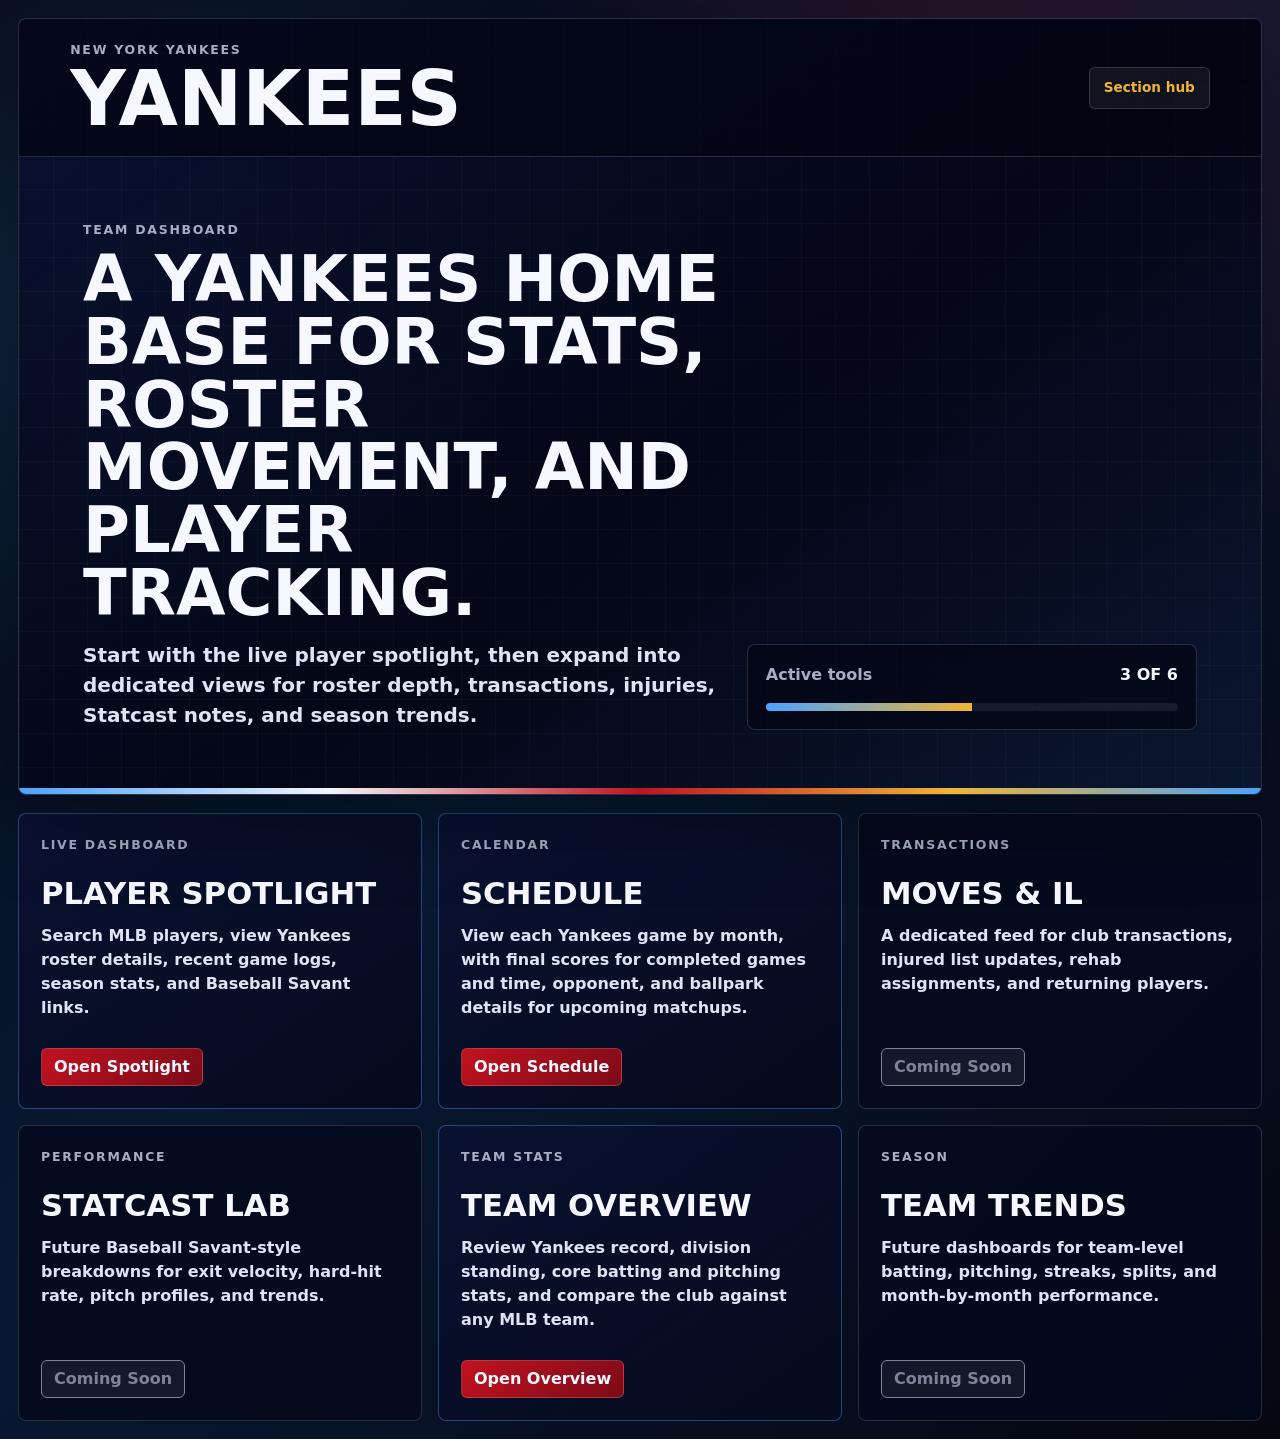
==== yankees/index.html @ f9619a1c "Initial Yankees site" ====
<!doctype html>
<html lang="en">
  <head>
    <meta charset="UTF-8" />
    <meta name="viewport" content="width=device-width, initial-scale=1.0" />
    <title>Yankees</title>
    <link rel="preconnect" href="https://cdn.jsdelivr.net" />
    <link href="https://cdn.jsdelivr.net/npm/bootstrap@5.3.3/dist/css/bootstrap.min.css" rel="stylesheet" />
    <link rel="stylesheet" href="./styles.css" />
  </head>
  <body>
    <main class="site-shell container-fluid">
      <section class="hero-panel position-relative overflow-hidden">
        <header class="topbar d-flex flex-column flex-md-row align-items-start align-items-md-center justify-content-between gap-3">
          <div>
            <p class="kicker mb-1">New York Yankees</p>
            <h1 class="display-title mb-0">Yankees</h1>
          </div>
          <span class="status-pill">Section hub</span>
        </header>

        <section class="hero-body row g-4 align-items-end">
          <div class="col-12 col-xl-7">
            <p class="eyebrow mb-2">Team dashboard</p>
            <h2 class="hero-heading mb-3">A Yankees home base for stats, roster movement, and player tracking.</h2>
            <p class="hero-copy mb-0">
              Start with the live player spotlight, then expand into dedicated views for roster depth, transactions, injuries, Statcast notes, and season trends.
            </p>
          </div>
          <div class="col-12 col-xl-5">
            <div class="quick-panel">
              <div class="d-flex align-items-center justify-content-between gap-3">
                <span>Active tools</span>
                <strong>3 of 6</strong>
              </div>
              <div class="meter mt-3"><span></span></div>
            </div>
          </div>
        </section>
      </section>

      <section class="section-grid row g-3">
        <article class="col-12 col-md-6 col-xl-4">
          <div class="section-card section-card-active h-100">
            <p class="card-kicker mb-2">Live Dashboard</p>
            <h2>Player Spotlight</h2>
            <p>Search MLB players, view Yankees roster details, recent game logs, season stats, and Baseball Savant links.</p>
            <a class="btn btn-section" href="./player-spotlight/">Open Spotlight</a>
          </div>
        </article>

        <article class="col-12 col-md-6 col-xl-4">
          <div class="section-card section-card-active h-100">
            <p class="card-kicker mb-2">Calendar</p>
            <h2>Schedule</h2>
            <p>View each Yankees game by month, with final scores for completed games and time, opponent, and ballpark details for upcoming matchups.</p>
            <a class="btn btn-section" href="./schedule/">Open Schedule</a>
          </div>
        </article>

        <article class="col-12 col-md-6 col-xl-4">
          <div class="section-card h-100">
            <p class="card-kicker mb-2">Transactions</p>
            <h2>Moves & IL</h2>
            <p>A dedicated feed for club transactions, injured list updates, rehab assignments, and returning players.</p>
            <span class="btn btn-section disabled" aria-disabled="true">Coming Soon</span>
          </div>
        </article>

        <article class="col-12 col-md-6 col-xl-4">
          <div class="section-card h-100">
            <p class="card-kicker mb-2">Performance</p>
            <h2>Statcast Lab</h2>
            <p>Future Baseball Savant-style breakdowns for exit velocity, hard-hit rate, pitch profiles, and trends.</p>
            <span class="btn btn-section disabled" aria-disabled="true">Coming Soon</span>
          </div>
        </article>

        <article class="col-12 col-md-6 col-xl-4">
          <div class="section-card section-card-active h-100">
            <p class="card-kicker mb-2">Team Stats</p>
            <h2>Team Overview</h2>
            <p>Review Yankees record, division standing, core batting and pitching stats, and compare the club against any MLB team.</p>
            <a class="btn btn-section" href="./team-overview/">Open Overview</a>
          </div>
        </article>

        <article class="col-12 col-md-6 col-xl-4">
          <div class="section-card h-100">
            <p class="card-kicker mb-2">Season</p>
            <h2>Team Trends</h2>
            <p>Future dashboards for team-level batting, pitching, streaks, splits, and month-by-month performance.</p>
            <span class="btn btn-section disabled" aria-disabled="true">Coming Soon</span>
          </div>
        </article>
      </section>
    </main>
  </body>
</html>
---- yankees/styles.css ----
:root {
  color-scheme: dark;
  --bs-body-color: #f7f8ff;
  --bs-body-bg: #050815;
  --ink: #f7f8ff;
  --muted: #a7aec4;
  --quiet: #7d8498;
  --line: rgba(255, 255, 255, 0.14);
  --line-bright: rgba(80, 143, 227, 0.44);
  --red: #c1121f;
  --gold: #f1b434;
  --panel: rgba(5, 10, 28, 0.86);
  --shadow: 0 24px 80px rgba(0, 0, 0, 0.34);
}

body {
  min-height: 100vh;
  color: var(--ink);
  background:
    radial-gradient(circle at 78% 10%, rgba(193, 18, 31, 0.22), transparent 30%),
    radial-gradient(circle at 12% 20%, rgba(57, 114, 179, 0.28), transparent 28%),
    linear-gradient(135deg, #050815 0%, #081932 48%, #060711 100%);
  font-family: Inter, ui-sans-serif, system-ui, -apple-system, BlinkMacSystemFont, "Segoe UI", sans-serif;
}

.site-shell {
  max-width: 1440px;
  padding: 18px;
}

.hero-panel {
  min-height: 54vh;
  border: 1px solid var(--line);
  border-radius: 8px;
  background:
    linear-gradient(rgba(255, 255, 255, 0.024) 1px, transparent 1px),
    linear-gradient(90deg, rgba(255, 255, 255, 0.024) 1px, transparent 1px),
    linear-gradient(145deg, rgba(10, 18, 49, 0.98), rgba(4, 7, 22, 0.96) 56%, rgba(11, 23, 48, 0.98));
  background-size: 34px 34px, 34px 34px, auto;
  box-shadow: var(--shadow);
}

.hero-panel::after {
  content: "";
  position: absolute;
  inset: auto 0 0;
  height: 6px;
  background: linear-gradient(90deg, #4aa3ff, #f3f5f9, var(--red), var(--gold), #4aa3ff);
}

.topbar {
  min-height: 86px;
  padding: 22px clamp(20px, 4vw, 54px);
  border-bottom: 1px solid var(--line);
  background: rgba(2, 4, 16, 0.66);
}

.hero-body {
  padding: clamp(28px, 5vw, 64px);
}

.kicker,
.eyebrow,
.card-kicker {
  color: var(--muted);
  font-size: 0.78rem;
  font-weight: 800;
  letter-spacing: 0.14em;
  text-transform: uppercase;
}

.display-title,
.hero-heading,
.section-card h2 {
  letter-spacing: 0;
  text-transform: uppercase;
}

.display-title {
  font-size: clamp(2.2rem, 6vw, 5.6rem);
  font-weight: 850;
  line-height: 0.92;
}

.hero-heading {
  max-width: 920px;
  font-size: clamp(2rem, 5vw, 4.9rem);
  font-weight: 850;
  line-height: 0.98;
}

.hero-copy {
  max-width: 740px;
  color: #dfe4f4;
  font-size: clamp(1rem, 1.8vw, 1.25rem);
  font-weight: 650;
}

.status-pill {
  min-height: 42px;
  border: 1px solid var(--line);
  border-radius: 6px;
  color: var(--gold);
  background: rgba(255, 255, 255, 0.06);
  display: inline-flex;
  align-items: center;
  justify-content: center;
  padding: 0 14px;
  font-size: 0.85rem;
  font-weight: 800;
  white-space: nowrap;
}

.quick-panel {
  border: 1px solid var(--line);
  border-radius: 8px;
  background: rgba(3, 6, 20, 0.72);
  padding: 18px;
  color: var(--muted);
  font-weight: 800;
}

.quick-panel strong {
  color: var(--ink);
  text-transform: uppercase;
}

.meter {
  height: 8px;
  border-radius: 999px;
  overflow: hidden;
  background: rgba(255, 255, 255, 0.08);
}

.meter span {
  display: block;
  width: 50%;
  height: 100%;
  background: linear-gradient(90deg, #4aa3ff, var(--gold));
}

.section-grid {
  padding-top: 18px;
}

.section-card {
  border: 1px solid var(--line);
  border-radius: 8px;
  background: var(--panel);
  padding: 22px;
  display: flex;
  flex-direction: column;
  gap: 12px;
}

.section-card-active {
  border-color: var(--line-bright);
  background: linear-gradient(145deg, rgba(10, 18, 49, 0.98), rgba(5, 10, 28, 0.92));
}

.section-card h2 {
  margin: 0;
  font-size: clamp(1.35rem, 2.4vw, 2rem);
  font-weight: 850;
}

.section-card p:not(.card-kicker) {
  color: #dfe4f4;
  font-weight: 650;
}

.btn-section {
  width: fit-content;
  margin-top: auto;
  border: 1px solid rgba(255, 255, 255, 0.16);
  border-radius: 6px;
  color: var(--ink);
  background: linear-gradient(135deg, var(--red), #7c0b18);
  font-weight: 800;
}

.btn-section:hover,
.btn-section:focus {
  border-color: rgba(255, 255, 255, 0.32);
  color: #fff;
  background: linear-gradient(135deg, #d41a28, #8e0d1a);
}

.btn-section.disabled {
  color: var(--quiet);
  background: rgba(255, 255, 255, 0.06);
  opacity: 1;
}

@media (max-width: 575.98px) {
  .site-shell {
    padding: 10px;
  }

  .topbar,
  .hero-body {
    padding-inline: 16px;
  }

  .status-pill,
  .btn-section {
    width: 100%;
  }
}
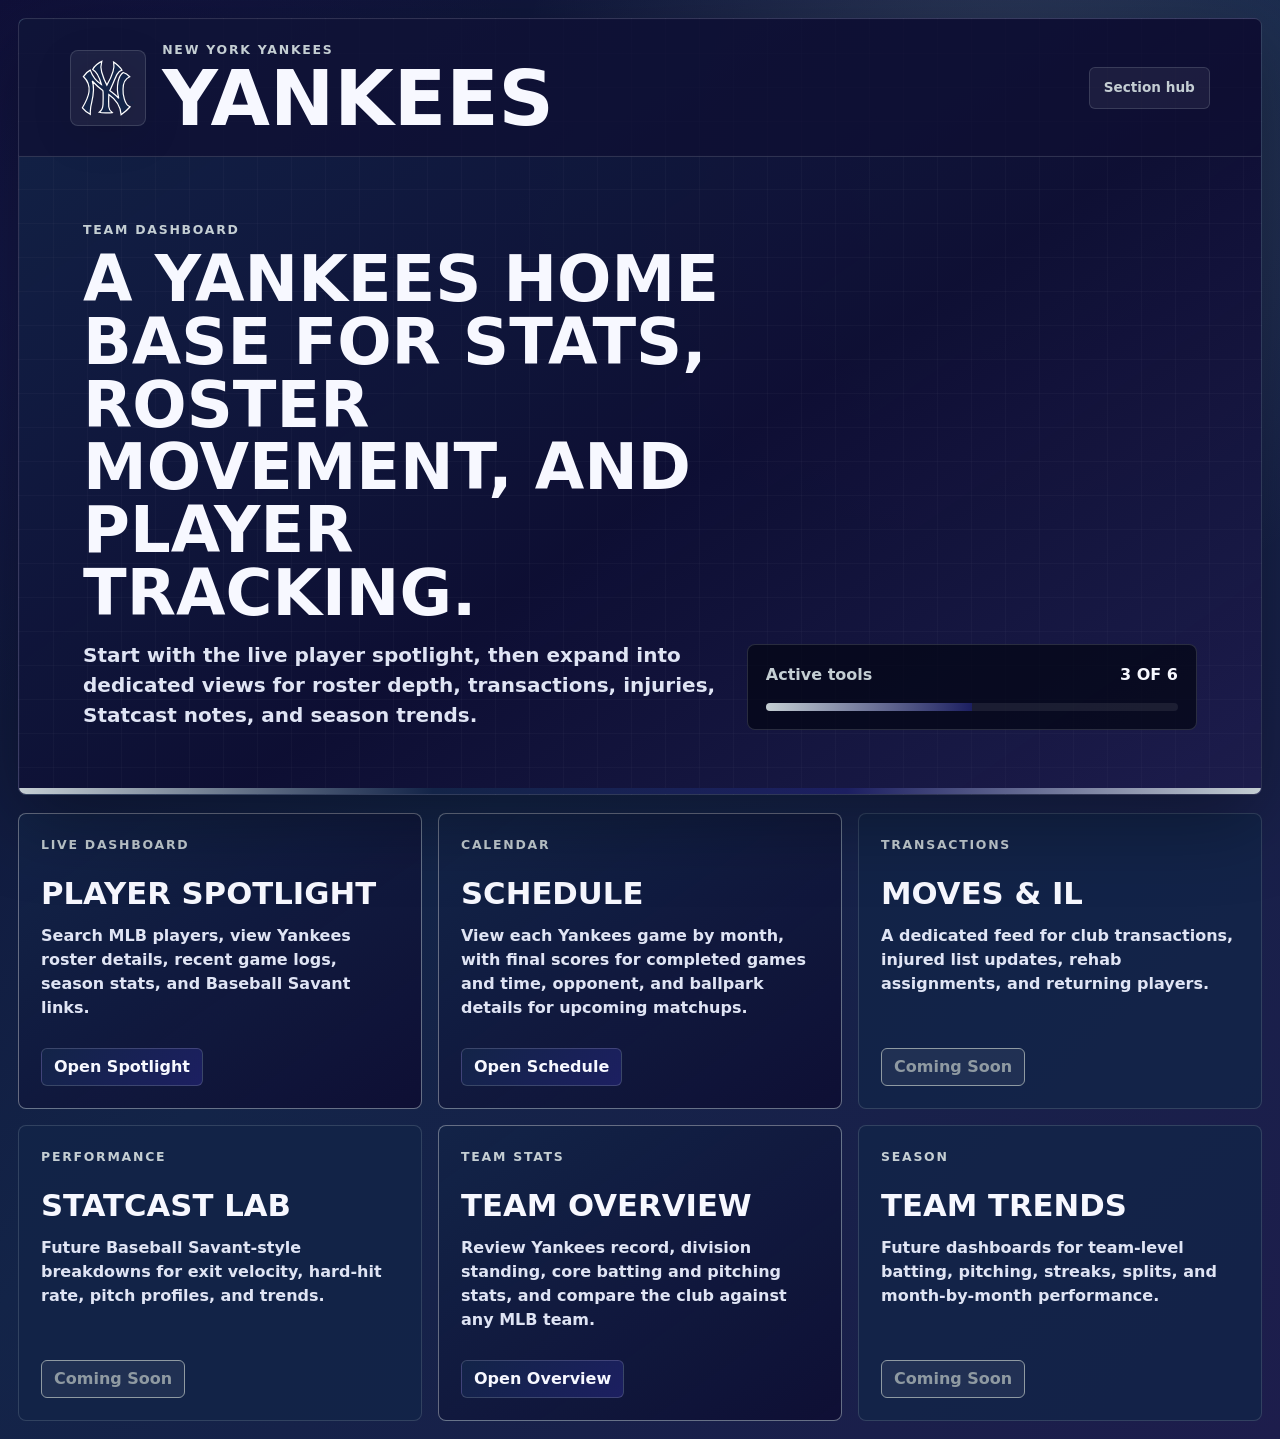
==== commit 12d293a5: "Update Yankees branding colors and header logo" ====
--- a/yankees/index.html
+++ b/yankees/index.html
@@ -12,9 +12,12 @@
     <main class="site-shell container-fluid">
       <section class="hero-panel position-relative overflow-hidden">
         <header class="topbar d-flex flex-column flex-md-row align-items-start align-items-md-center justify-content-between gap-3">
-          <div>
-            <p class="kicker mb-1">New York Yankees</p>
-            <h1 class="display-title mb-0">Yankees</h1>
+          <div class="brand-lockup d-flex align-items-center gap-3">
+            <img class="brand-logo" src="./assets/new-york-yankees.svg" alt="New York Yankees logo" />
+            <div>
+              <p class="kicker mb-1">New York Yankees</p>
+              <h1 class="display-title mb-0">Yankees</h1>
+            </div>
           </div>
           <span class="status-pill">Section hub</span>
         </header>
--- a/yankees/styles.css
+++ b/yankees/styles.css
@@ -1,15 +1,18 @@
 :root {
   color-scheme: dark;
+  --yankees-navy: #132448;
+  --yankees-silver: #c4ced3;
+  --swatch-deep: #0e0e33;
+  --swatch-mid: #1c1f61;
+  --swatch-shadow: #1d1d4c;
   --bs-body-color: #f7f8ff;
-  --bs-body-bg: #050815;
+  --bs-body-bg: var(--swatch-deep);
   --ink: #f7f8ff;
-  --muted: #a7aec4;
-  --quiet: #7d8498;
-  --line: rgba(255, 255, 255, 0.14);
-  --line-bright: rgba(80, 143, 227, 0.44);
-  --red: #c1121f;
-  --gold: #f1b434;
-  --panel: rgba(5, 10, 28, 0.86);
+  --muted: var(--yankees-silver);
+  --quiet: #8f9aa2;
+  --line: rgba(196, 206, 211, 0.18);
+  --line-bright: rgba(196, 206, 211, 0.48);
+  --panel: rgba(19, 36, 72, 0.84);
   --shadow: 0 24px 80px rgba(0, 0, 0, 0.34);
 }
 
@@ -17,9 +20,9 @@
   min-height: 100vh;
   color: var(--ink);
   background:
-    radial-gradient(circle at 78% 10%, rgba(193, 18, 31, 0.22), transparent 30%),
-    radial-gradient(circle at 12% 20%, rgba(57, 114, 179, 0.28), transparent 28%),
-    linear-gradient(135deg, #050815 0%, #081932 48%, #060711 100%);
+    radial-gradient(circle at 78% 10%, rgba(196, 206, 211, 0.16), transparent 30%),
+    radial-gradient(circle at 12% 20%, rgba(28, 31, 97, 0.46), transparent 28%),
+    linear-gradient(135deg, var(--swatch-deep) 0%, var(--yankees-navy) 48%, var(--swatch-shadow) 100%);
   font-family: Inter, ui-sans-serif, system-ui, -apple-system, BlinkMacSystemFont, "Segoe UI", sans-serif;
 }
 
@@ -35,7 +38,7 @@
   background:
     linear-gradient(rgba(255, 255, 255, 0.024) 1px, transparent 1px),
     linear-gradient(90deg, rgba(255, 255, 255, 0.024) 1px, transparent 1px),
-    linear-gradient(145deg, rgba(10, 18, 49, 0.98), rgba(4, 7, 22, 0.96) 56%, rgba(11, 23, 48, 0.98));
+    linear-gradient(145deg, rgba(19, 36, 72, 0.98), rgba(14, 14, 51, 0.96) 56%, rgba(29, 29, 76, 0.98));
   background-size: 34px 34px, 34px 34px, auto;
   box-shadow: var(--shadow);
 }
@@ -45,14 +48,30 @@
   position: absolute;
   inset: auto 0 0;
   height: 6px;
-  background: linear-gradient(90deg, #4aa3ff, #f3f5f9, var(--red), var(--gold), #4aa3ff);
+  background: linear-gradient(90deg, var(--yankees-silver), var(--yankees-navy), var(--swatch-mid), var(--yankees-silver));
 }
 
 .topbar {
   min-height: 86px;
   padding: 22px clamp(20px, 4vw, 54px);
   border-bottom: 1px solid var(--line);
-  background: rgba(2, 4, 16, 0.66);
+  background: rgba(14, 14, 51, 0.72);
+}
+
+.brand-lockup {
+  min-width: 0;
+}
+
+.brand-logo {
+  width: clamp(52px, 6vw, 76px);
+  aspect-ratio: 1;
+  flex: 0 0 auto;
+  object-fit: contain;
+  border: 1px solid var(--line);
+  border-radius: 8px;
+  background: rgba(196, 206, 211, 0.08);
+  padding: 6px;
+  filter: drop-shadow(0 12px 22px rgba(0, 0, 0, 0.28));
 }
 
 .hero-body {
@@ -100,7 +119,7 @@
   min-height: 42px;
   border: 1px solid var(--line);
   border-radius: 6px;
-  color: var(--gold);
+  color: var(--yankees-silver);
   background: rgba(255, 255, 255, 0.06);
   display: inline-flex;
   align-items: center;
@@ -136,7 +155,7 @@
   display: block;
   width: 50%;
   height: 100%;
-  background: linear-gradient(90deg, #4aa3ff, var(--gold));
+  background: linear-gradient(90deg, var(--yankees-silver), var(--swatch-mid));
 }
 
 .section-grid {
@@ -155,7 +174,7 @@
 
 .section-card-active {
   border-color: var(--line-bright);
-  background: linear-gradient(145deg, rgba(10, 18, 49, 0.98), rgba(5, 10, 28, 0.92));
+  background: linear-gradient(145deg, rgba(19, 36, 72, 0.98), rgba(14, 14, 51, 0.92));
 }
 
 .section-card h2 {
@@ -175,7 +194,7 @@
   border: 1px solid rgba(255, 255, 255, 0.16);
   border-radius: 6px;
   color: var(--ink);
-  background: linear-gradient(135deg, var(--red), #7c0b18);
+  background: linear-gradient(135deg, var(--yankees-navy), var(--swatch-mid));
   font-weight: 800;
 }
 
@@ -183,7 +202,7 @@
 .btn-section:focus {
   border-color: rgba(255, 255, 255, 0.32);
   color: #fff;
-  background: linear-gradient(135deg, #d41a28, #8e0d1a);
+  background: linear-gradient(135deg, var(--swatch-mid), var(--swatch-shadow));
 }
 
 .btn-section.disabled {
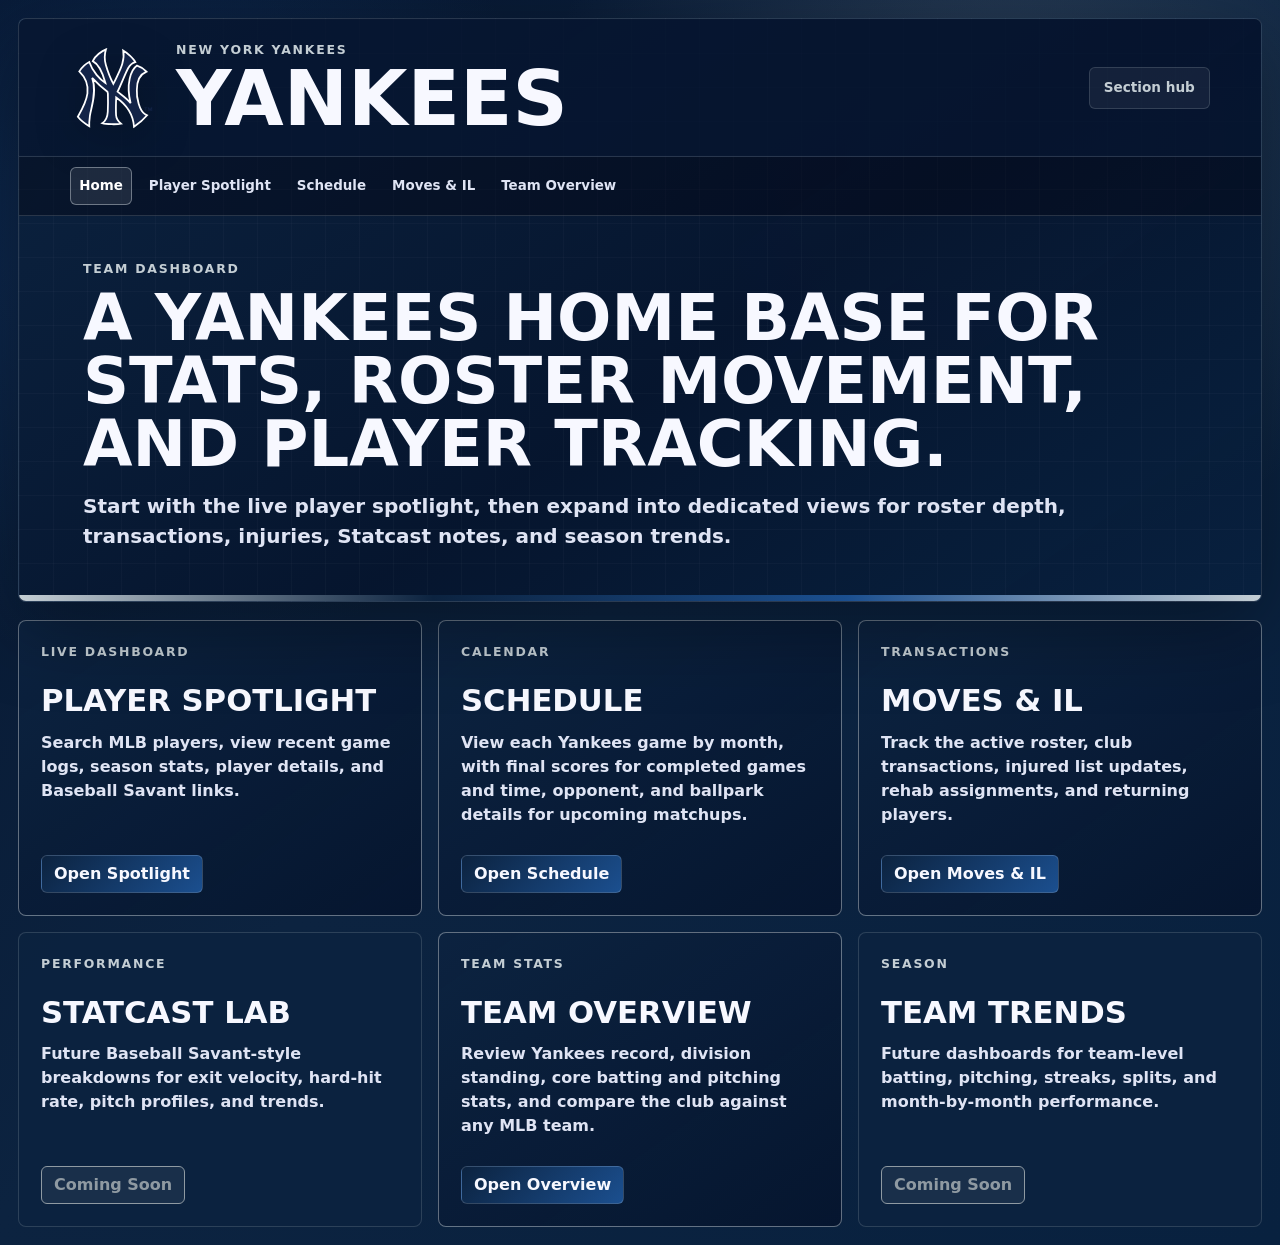
==== commit 2884eaf3: "added horizontal navigation to desktop-view" ====
--- a/yankees/index.html
+++ b/yankees/index.html
@@ -22,22 +22,33 @@
           <span class="status-pill">Section hub</span>
         </header>
 
+        <details class="site-nav">
+          <summary><span>Menu</span><span class="site-nav-icon" aria-hidden="true"></span></summary>
+          <nav class="site-nav-links" aria-label="Yankees sections">
+            <a class="site-nav-link active" href="./">Home</a>
+            <a class="site-nav-link" href="./player-spotlight/">Player Spotlight</a>
+            <a class="site-nav-link" href="./schedule/">Schedule</a>
+            <a class="site-nav-link" href="./moves-il/">Moves & IL</a>
+            <a class="site-nav-link" href="./team-overview/">Team Overview</a>
+          </nav>
+        </details>
+        <nav class="desktop-site-nav navbar navbar-expand" aria-label="Yankees sections">
+          <div class="navbar-nav">
+            <a class="nav-link active" href="./" aria-current="page">Home</a>
+            <a class="nav-link" href="./player-spotlight/">Player Spotlight</a>
+            <a class="nav-link" href="./schedule/">Schedule</a>
+            <a class="nav-link" href="./moves-il/">Moves & IL</a>
+            <a class="nav-link" href="./team-overview/">Team Overview</a>
+          </div>
+        </nav>
+
         <section class="hero-body row g-4 align-items-end">
-          <div class="col-12 col-xl-7">
+          <div class="col-12">
             <p class="eyebrow mb-2">Team dashboard</p>
             <h2 class="hero-heading mb-3">A Yankees home base for stats, roster movement, and player tracking.</h2>
             <p class="hero-copy mb-0">
               Start with the live player spotlight, then expand into dedicated views for roster depth, transactions, injuries, Statcast notes, and season trends.
             </p>
-          </div>
-          <div class="col-12 col-xl-5">
-            <div class="quick-panel">
-              <div class="d-flex align-items-center justify-content-between gap-3">
-                <span>Active tools</span>
-                <strong>3 of 6</strong>
-              </div>
-              <div class="meter mt-3"><span></span></div>
-            </div>
           </div>
         </section>
       </section>
@@ -47,7 +58,7 @@
           <div class="section-card section-card-active h-100">
             <p class="card-kicker mb-2">Live Dashboard</p>
             <h2>Player Spotlight</h2>
-            <p>Search MLB players, view Yankees roster details, recent game logs, season stats, and Baseball Savant links.</p>
+            <p>Search MLB players, view recent game logs, season stats, player details, and Baseball Savant links.</p>
             <a class="btn btn-section" href="./player-spotlight/">Open Spotlight</a>
           </div>
         </article>
@@ -62,11 +73,11 @@
         </article>
 
         <article class="col-12 col-md-6 col-xl-4">
-          <div class="section-card h-100">
+          <div class="section-card section-card-active h-100">
             <p class="card-kicker mb-2">Transactions</p>
             <h2>Moves & IL</h2>
-            <p>A dedicated feed for club transactions, injured list updates, rehab assignments, and returning players.</p>
-            <span class="btn btn-section disabled" aria-disabled="true">Coming Soon</span>
+            <p>Track the active roster, club transactions, injured list updates, rehab assignments, and returning players.</p>
+            <a class="btn btn-section" href="./moves-il/">Open Moves & IL</a>
           </div>
         </article>
 
--- a/yankees/styles.css
+++ b/yankees/styles.css
@@ -1,10 +1,10 @@
 :root {
   color-scheme: dark;
-  --yankees-navy: #132448;
-  --yankees-silver: #c4ced3;
-  --swatch-deep: #0e0e33;
-  --swatch-mid: #1c1f61;
-  --swatch-shadow: #1d1d4c;
+  --yankees-navy: #0c2340;
+  --yankees-silver: #c4ced4;
+  --swatch-deep: #06152e;
+  --swatch-mid: #1b4f8f;
+  --swatch-shadow: #08213f;
   --bs-body-color: #f7f8ff;
   --bs-body-bg: var(--swatch-deep);
   --ink: #f7f8ff;
@@ -12,7 +12,7 @@
   --quiet: #8f9aa2;
   --line: rgba(196, 206, 211, 0.18);
   --line-bright: rgba(196, 206, 211, 0.48);
-  --panel: rgba(19, 36, 72, 0.84);
+  --panel: rgba(12, 35, 64, 0.84);
   --shadow: 0 24px 80px rgba(0, 0, 0, 0.34);
 }
 
@@ -21,7 +21,7 @@
   color: var(--ink);
   background:
     radial-gradient(circle at 78% 10%, rgba(196, 206, 211, 0.16), transparent 30%),
-    radial-gradient(circle at 12% 20%, rgba(28, 31, 97, 0.46), transparent 28%),
+    radial-gradient(circle at 12% 20%, rgba(27, 79, 143, 0.38), transparent 28%),
     linear-gradient(135deg, var(--swatch-deep) 0%, var(--yankees-navy) 48%, var(--swatch-shadow) 100%);
   font-family: Inter, ui-sans-serif, system-ui, -apple-system, BlinkMacSystemFont, "Segoe UI", sans-serif;
 }
@@ -32,13 +32,13 @@
 }
 
 .hero-panel {
-  min-height: 54vh;
+  min-height: 0;
   border: 1px solid var(--line);
   border-radius: 8px;
   background:
     linear-gradient(rgba(255, 255, 255, 0.024) 1px, transparent 1px),
     linear-gradient(90deg, rgba(255, 255, 255, 0.024) 1px, transparent 1px),
-    linear-gradient(145deg, rgba(19, 36, 72, 0.98), rgba(14, 14, 51, 0.96) 56%, rgba(29, 29, 76, 0.98));
+    linear-gradient(145deg, rgba(12, 35, 64, 0.98), rgba(6, 21, 46, 0.96) 56%, rgba(8, 33, 63, 0.98));
   background-size: 34px 34px, 34px 34px, auto;
   box-shadow: var(--shadow);
 }
@@ -55,7 +55,120 @@
   min-height: 86px;
   padding: 22px clamp(20px, 4vw, 54px);
   border-bottom: 1px solid var(--line);
-  background: rgba(14, 14, 51, 0.72);
+  background: rgba(6, 21, 46, 0.76);
+}
+
+.site-nav {
+  display: none;
+  border-bottom: 1px solid var(--line);
+  background: rgba(3, 6, 20, 0.42);
+}
+
+.site-nav summary {
+  min-height: 50px;
+  padding: 0 clamp(20px, 4vw, 54px);
+  color: var(--ink);
+  cursor: pointer;
+  display: none;
+  align-items: center;
+  justify-content: space-between;
+  font-size: 0.88rem;
+  font-weight: 900;
+  text-transform: uppercase;
+}
+
+.site-nav summary::-webkit-details-marker {
+  display: none;
+}
+
+.site-nav-icon,
+.site-nav-icon::before,
+.site-nav-icon::after {
+  width: 22px;
+  height: 2px;
+  border-radius: 999px;
+  background: var(--yankees-silver);
+  display: block;
+}
+
+.site-nav-icon {
+  position: relative;
+}
+
+.site-nav-icon::before,
+.site-nav-icon::after {
+  content: "";
+  position: absolute;
+  left: 0;
+}
+
+.site-nav-icon::before {
+  top: -7px;
+}
+
+.site-nav-icon::after {
+  top: 7px;
+}
+
+.site-nav-links {
+  padding: 10px clamp(20px, 4vw, 54px);
+  display: flex;
+  flex-wrap: wrap;
+  gap: 8px;
+}
+
+.site-nav-link {
+  min-height: 38px;
+  border: 1px solid transparent;
+  border-radius: 6px;
+  color: #dfe4f4;
+  display: inline-flex;
+  align-items: center;
+  padding: 0 12px;
+  font-size: 0.84rem;
+  font-weight: 850;
+  text-decoration: none;
+}
+
+.site-nav-link:hover,
+.site-nav-link:focus,
+.site-nav-link.active {
+  border-color: var(--line-bright);
+  color: #fff;
+  background: rgba(196, 206, 212, 0.12);
+}
+
+.desktop-site-nav {
+  min-height: 58px;
+  border-bottom: 1px solid var(--line);
+  background: rgba(3, 6, 20, 0.42);
+  padding: 10px clamp(20px, 4vw, 54px);
+}
+
+.desktop-site-nav .navbar-nav {
+  flex-direction: row;
+  flex-wrap: wrap;
+  gap: 8px;
+}
+
+.desktop-site-nav .nav-link {
+  min-height: 38px;
+  border: 1px solid transparent;
+  border-radius: 6px;
+  color: #dfe4f4;
+  display: inline-flex;
+  align-items: center;
+  padding: 0 12px;
+  font-size: 0.84rem;
+  font-weight: 850;
+}
+
+.desktop-site-nav .nav-link:hover,
+.desktop-site-nav .nav-link:focus,
+.desktop-site-nav .nav-link.active {
+  border-color: var(--line-bright);
+  color: #fff;
+  background: rgba(196, 206, 212, 0.12);
 }
 
 .brand-lockup {
@@ -63,19 +176,20 @@
 }
 
 .brand-logo {
-  width: clamp(52px, 6vw, 76px);
+  width: auto;
+  height: calc(clamp(2.024rem, 5.52vw, 5.152rem) + 1.2rem);
   aspect-ratio: 1;
   flex: 0 0 auto;
   object-fit: contain;
-  border: 1px solid var(--line);
-  border-radius: 8px;
-  background: rgba(196, 206, 211, 0.08);
-  padding: 6px;
+  border: 0;
+  border-radius: 0;
+  background: transparent;
+  padding: 0;
   filter: drop-shadow(0 12px 22px rgba(0, 0, 0, 0.28));
 }
 
 .hero-body {
-  padding: clamp(28px, 5vw, 64px);
+  padding: clamp(24px, 4vw, 44px) clamp(20px, 5vw, 64px) clamp(30px, 4vw, 50px);
 }
 
 .kicker,
@@ -102,14 +216,14 @@
 }
 
 .hero-heading {
-  max-width: 920px;
+  max-width: none;
   font-size: clamp(2rem, 5vw, 4.9rem);
   font-weight: 850;
   line-height: 0.98;
 }
 
 .hero-copy {
-  max-width: 740px;
+  max-width: none;
   color: #dfe4f4;
   font-size: clamp(1rem, 1.8vw, 1.25rem);
   font-weight: 650;
@@ -130,34 +244,6 @@
   white-space: nowrap;
 }
 
-.quick-panel {
-  border: 1px solid var(--line);
-  border-radius: 8px;
-  background: rgba(3, 6, 20, 0.72);
-  padding: 18px;
-  color: var(--muted);
-  font-weight: 800;
-}
-
-.quick-panel strong {
-  color: var(--ink);
-  text-transform: uppercase;
-}
-
-.meter {
-  height: 8px;
-  border-radius: 999px;
-  overflow: hidden;
-  background: rgba(255, 255, 255, 0.08);
-}
-
-.meter span {
-  display: block;
-  width: 50%;
-  height: 100%;
-  background: linear-gradient(90deg, var(--yankees-silver), var(--swatch-mid));
-}
-
 .section-grid {
   padding-top: 18px;
 }
@@ -174,7 +260,7 @@
 
 .section-card-active {
   border-color: var(--line-bright);
-  background: linear-gradient(145deg, rgba(19, 36, 72, 0.98), rgba(14, 14, 51, 0.92));
+  background: linear-gradient(145deg, rgba(12, 35, 64, 0.98), rgba(6, 21, 46, 0.92));
 }
 
 .section-card h2 {
@@ -221,6 +307,49 @@
     padding-inline: 16px;
   }
 
+  .brand-lockup {
+    align-items: flex-start !important;
+  }
+
+  .brand-logo {
+    height: 4rem;
+  }
+
+  .display-title {
+    font-size: clamp(2rem, 13vw, 3.2rem);
+  }
+
+  .hero-heading {
+    font-size: clamp(1.6rem, 9vw, 2.6rem);
+  }
+
+  .site-nav summary {
+    display: flex;
+    padding-inline: 16px;
+  }
+
+  .site-nav {
+    display: block;
+  }
+
+  .site-nav-links {
+    display: none;
+    padding: 0 16px 12px;
+  }
+
+  .site-nav[open] .site-nav-links {
+    display: grid;
+    grid-template-columns: 1fr;
+  }
+
+  .site-nav-link {
+    width: 100%;
+  }
+
+  .desktop-site-nav {
+    display: none;
+  }
+
   .status-pill,
   .btn-section {
     width: 100%;
